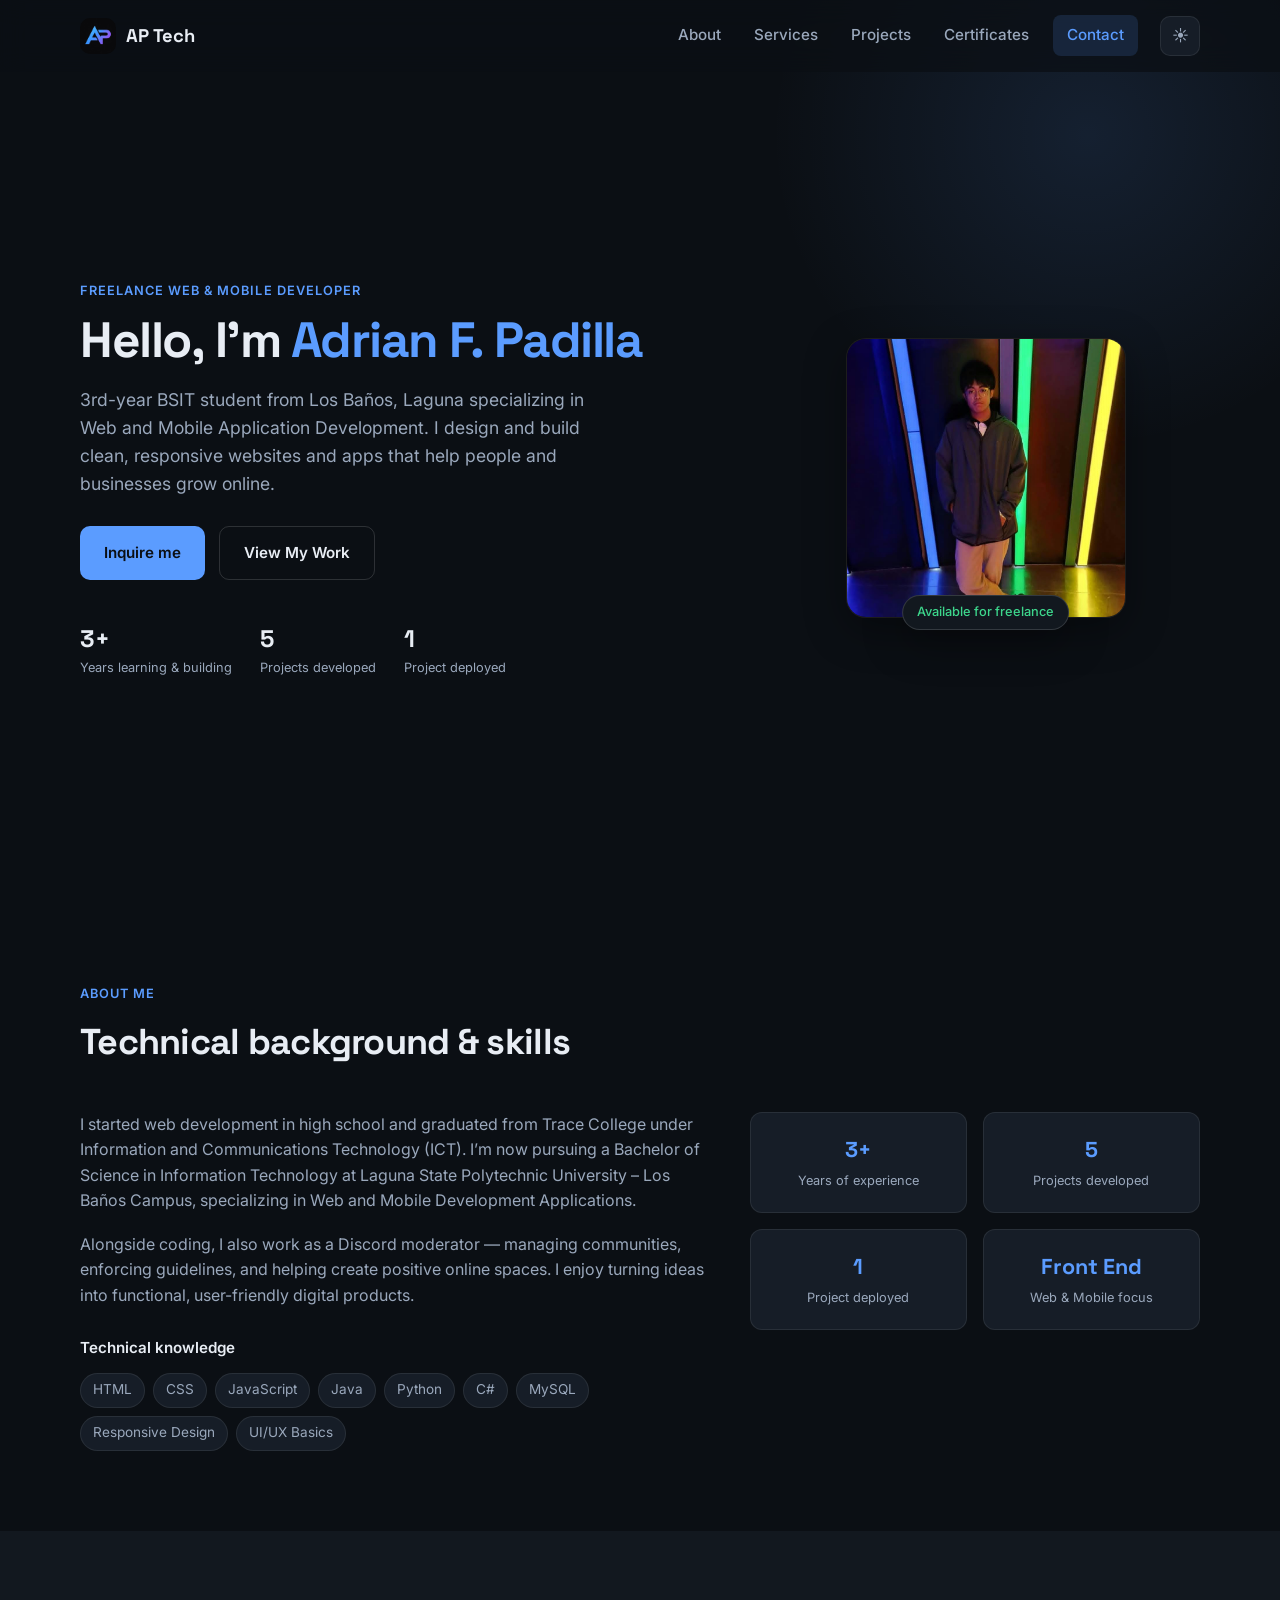
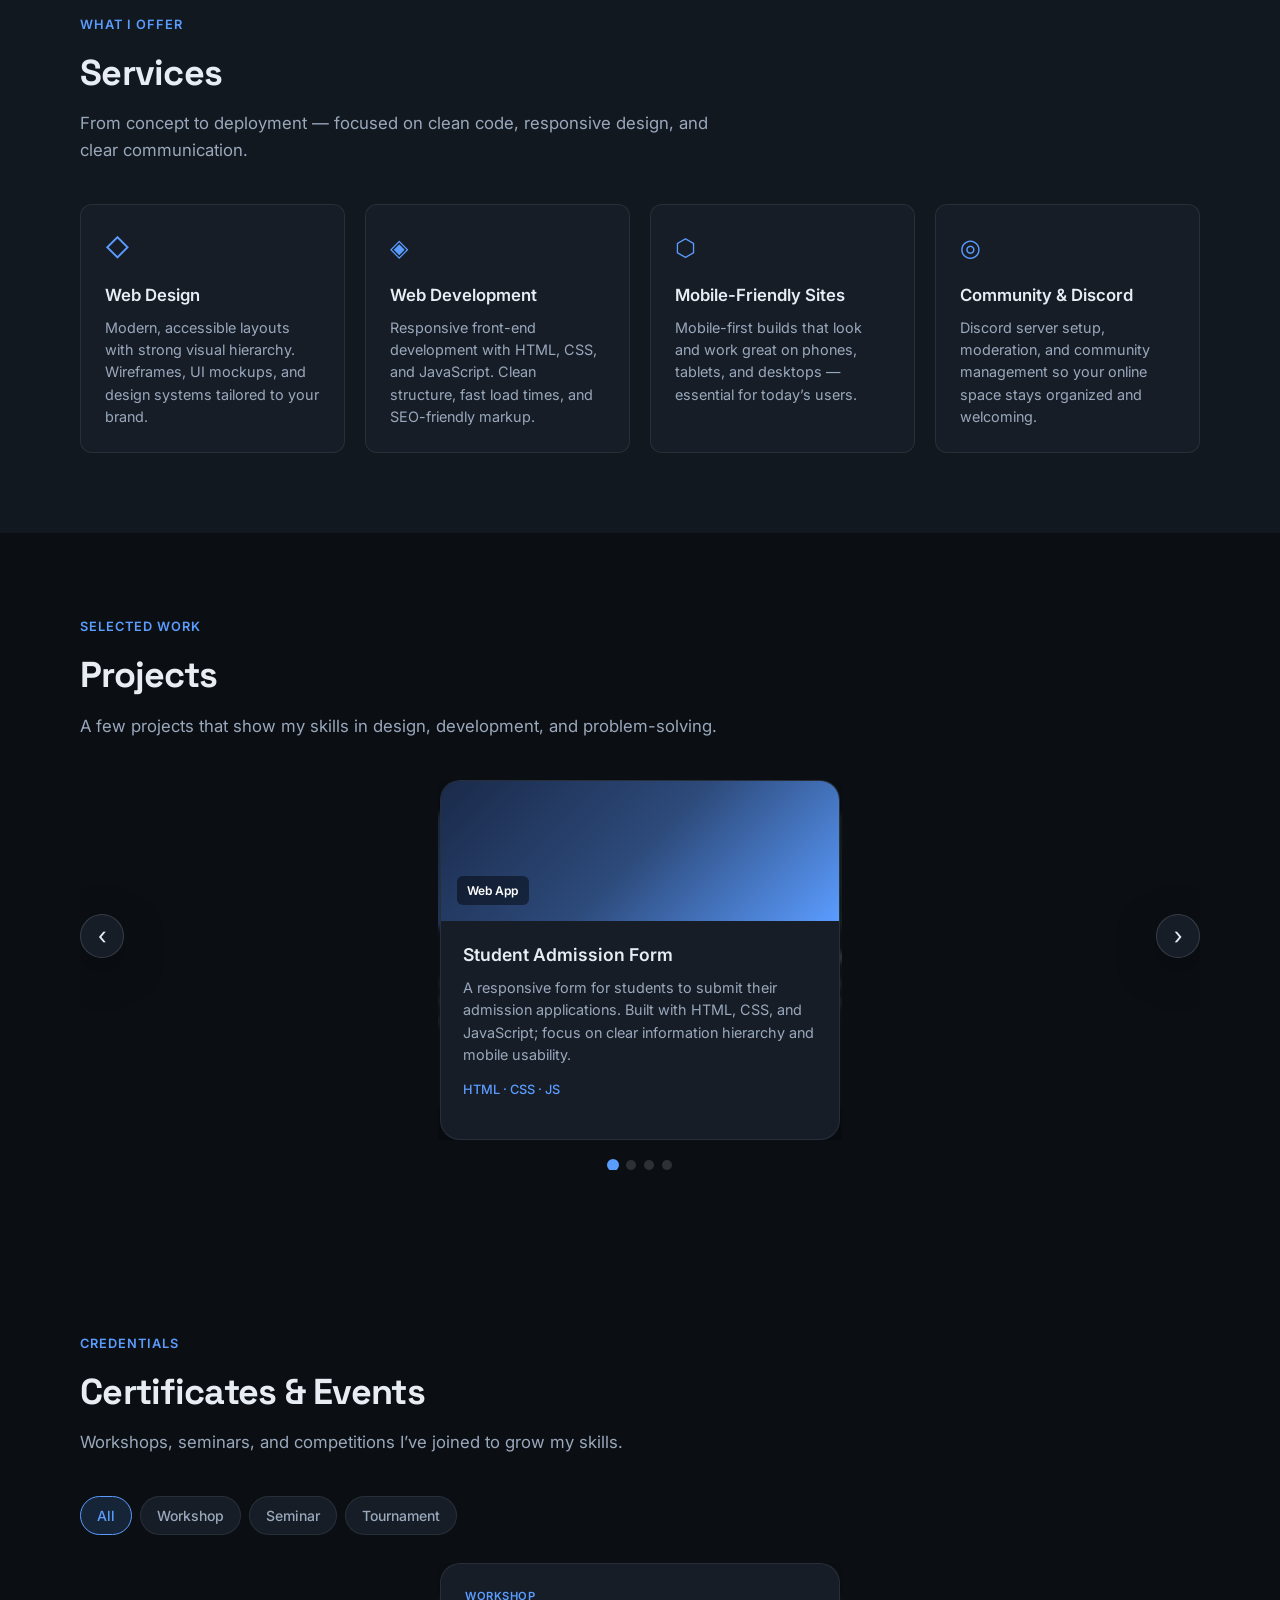
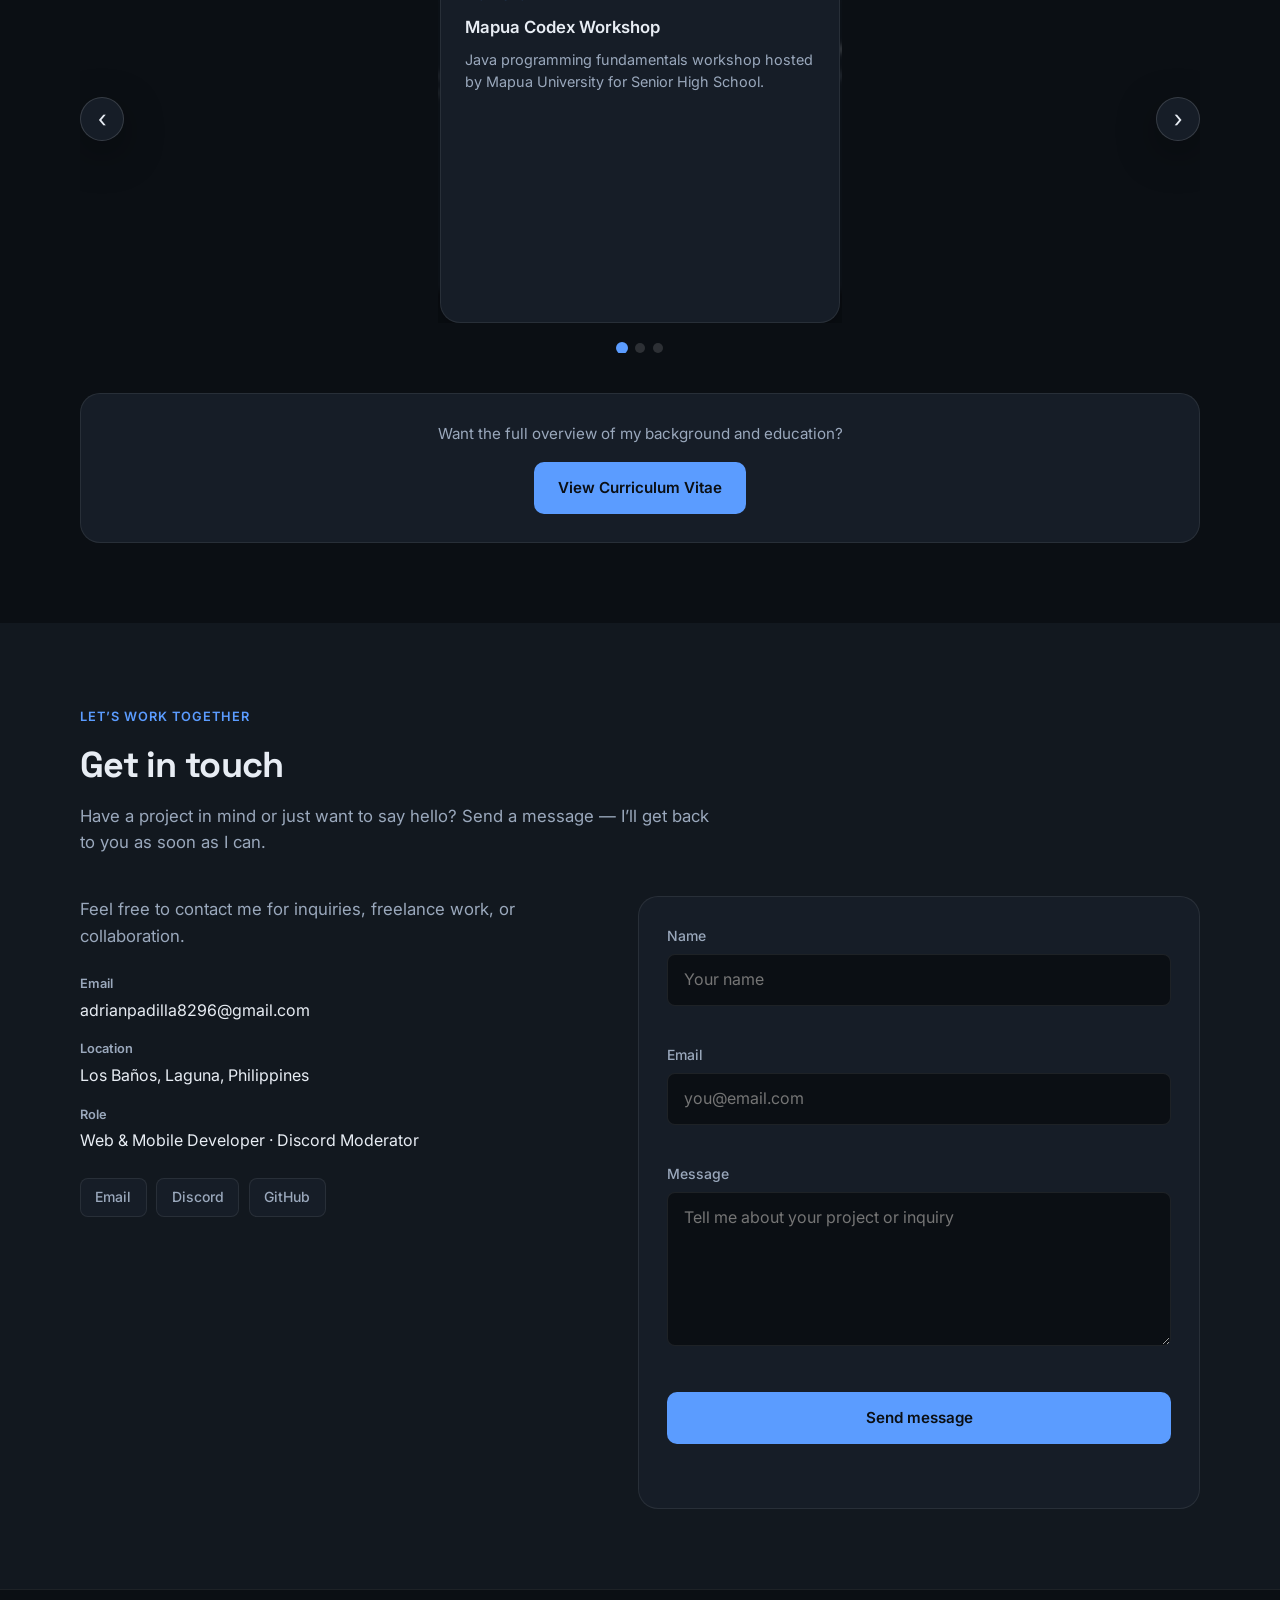
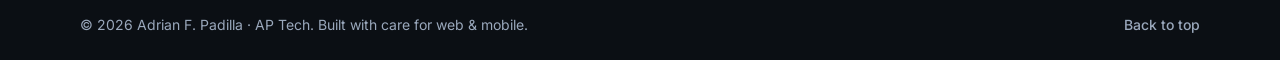
==== index.html @ b108c912 "Add files via upload" ====
<!DOCTYPE html>
<html lang="en" data-theme="dark">
<head>
  <meta charset="UTF-8">
  <meta name="viewport" content="width=device-width, initial-scale=1.0">
  <meta name="description" content="Adrian F. Padilla — Web & Mobile Developer | Freelance Web Designer & Developer based in Los Baños, Laguna.">
  <title>Adrian F. Padilla | Web & Mobile Developer</title>
  <link rel="stylesheet" href="design.css">
  <link rel="icon" type="image/jpeg" href="ap-logo.jpg">
  <link rel="preconnect" href="https://fonts.googleapis.com">
  <link rel="preconnect" href="https://fonts.gstatic.com" crossorigin>
  <link href="https://fonts.googleapis.com/css2?family=Inter:wght@400;500;600;700;800&family=Space+Grotesk:wght@500;600;700&display=swap" rel="stylesheet">
</head>
<body>
  <div id="scroll-progress" aria-hidden="true"></div>

  <header class="site-nav" id="siteNav">
    <div class="nav-inner wrap">
      <a href="#top" class="logo" aria-label="AP Tech home">
        <img src="ap-logo.jpg" alt="AP logo" class="logo-img" width="36" height="36">
        <span class="logo-text">AP Tech</span>
      </a>
      <nav class="links" id="navLinks" aria-label="Main navigation">
        <a href="#about" class="nav-link">About</a>
        <a href="#services" class="nav-link">Services</a>
        <a href="#projects" class="nav-link">Projects</a>
        <a href="#certificates" class="nav-link">Certificates</a>
        <a href="#contact" class="nav-link nav-cta">Contact</a>
      </nav>
      <div class="nav-actions">
        <button type="button" class="theme-toggle" id="themeToggle" aria-label="Toggle light or dark mode" title="Toggle theme">
          <span class="theme-icon theme-icon-sun" aria-hidden="true">☀</span>
          <span class="theme-icon theme-icon-moon" aria-hidden="true">☾</span>
        </button>
        <button class="nav-toggle" id="navToggle" aria-label="Toggle navigation" aria-expanded="false">
          <span></span><span></span><span></span>
        </button>
      </div>
    </div>
  </header>

  <main>
    <section class="hero" id="top">
      <div class="wrap hero-inner">
        <div class="hero-content">
          <p class="eyebrow">Freelance Web & Mobile Developer</p>
          <h1>Hello, I’m <span class="accent">Adrian F. Padilla</span></h1>
          <p class="pitch">
            3rd-year BSIT student from Los Baños, Laguna specializing in Web and Mobile Application Development.
            I design and build clean, responsive websites and apps that help people and businesses grow online.
          </p>
          <div class="hero-actions">
            <a href="#contact" class="btn btn-primary inquire-btn">Inquire me</a>
            <a href="#projects" class="btn btn-ghost work-btn">View My Work</a>
          </div>
          <div class="hero-stats">
            <div class="stat">
              <span class="num">3+</span>
              <span class="label">Years learning & building</span>
            </div>
            <div class="stat">
              <span class="num">5</span>
              <span class="label">Projects developed</span>
            </div>
            <div class="stat">
              <span class="num">1</span>
              <span class="label">Project deployed</span>
            </div>
          </div>
        </div>
        <div class="hero-visual">
          <div class="avatar-card">
            <div class="avatar-placeholder">
              <img src="prof.jpg" alt="Adrian F. Padilla" class="avatar-photo">
            </div>
            <div class="avatar-badge">Available for freelance</div>
          </div>
        </div>
      </div>
    </section>

    <section class="section about" id="about">
      <div class="wrap">
        <div class="section-head">
          <p class="eyebrow">About me</p>
          <h2>Technical background & skills</h2>
        </div>
        <div class="about-grid">
          <div class="about-text">
            <p>
              I started web development in high school and graduated from Trace College under
              Information and Communications Technology (ICT). I’m now pursuing a Bachelor of Science
              in Information Technology at Laguna State Polytechnic University – Los Baños Campus,
              specializing in Web and Mobile Development Applications.
            </p>
            <p>
              Alongside coding, I also work as a Discord moderator — managing communities, enforcing
              guidelines, and helping create positive online spaces. I enjoy turning ideas into
              functional, user-friendly digital products.
            </p>
            <div class="skills-block">
              <h3>Technical knowledge</h3>
              <ul class="skill-tags">
                <li>HTML</li>
                <li>CSS</li>
                <li>JavaScript</li>
                <li>Java</li>
                <li>Python</li>
                <li>C#</li>
                <li>MySQL</li>
                <li>Responsive Design</li>
                <li>UI/UX Basics</li>
              </ul>
            </div>
          </div>
          <div class="about-facts">
            <div class="fact-card">
              <div class="num">3+</div>
              <div class="label">Years of experience</div>
            </div>
            <div class="fact-card">
              <div class="num">5</div>
              <div class="label">Projects developed</div>
            </div>
            <div class="fact-card">
              <div class="num">1</div>
              <div class="label">Project deployed</div>
            </div>
            <div class="fact-card">
              <div class="num">Front End</div>
              <div class="label">Web & Mobile focus</div>
            </div>
          </div>
        </div>
      </div>
    </section>

    <section class="section services" id="services">
      <div class="wrap">
        <div class="section-head">
          <p class="eyebrow">What I offer</p>
          <h2>Services</h2>
          <p class="section-desc">From concept to deployment — focused on clean code, responsive design, and clear communication.</p>
        </div>
        <div class="services-grid">
          <article class="service-card">
            <div class="service-icon" aria-hidden="true">◇</div>
            <h3>Web Design</h3>
            <p>Modern, accessible layouts with strong visual hierarchy. Wireframes, UI mockups, and design systems tailored to your brand.</p>
          </article>
          <article class="service-card">
            <div class="service-icon" aria-hidden="true">◈</div>
            <h3>Web Development</h3>
            <p>Responsive front-end development with HTML, CSS, and JavaScript. Clean structure, fast load times, and SEO-friendly markup.</p>
          </article>
          <article class="service-card">
            <div class="service-icon" aria-hidden="true">⬡</div>
            <h3>Mobile-Friendly Sites</h3>
            <p>Mobile-first builds that look and work great on phones, tablets, and desktops — essential for today’s users.</p>
          </article>
          <article class="service-card">
            <div class="service-icon" aria-hidden="true">◎</div>
            <h3>Community & Discord</h3>
            <p>Discord server setup, moderation, and community management so your online space stays organized and welcoming.</p>
          </article>
        </div>
      </div>
    </section>

    <section class="section projects" id="projects">
      <div class="wrap">
        <div class="section-head">
          <p class="eyebrow">Selected work</p>
          <h2>Projects</h2>
          <p class="section-desc">A few projects that show my skills in design, development, and problem-solving.</p>
        </div>
        <div class="carousel" id="projectsCarousel" data-carousel>
          <button type="button" class="carousel-btn carousel-prev" aria-label="Previous project">‹</button>
          <div class="carousel-viewport">
            <div class="carousel-track">
              <article class="project-card carousel-slide is-active">
                <div class="project-visual project-visual--1">
                  <span class="project-tag">Web App</span>
                </div>
                <div class="project-body">
                  <h3>Student Admission Form</h3>
                  <p>A responsive form for students to submit their admission applications. Built with HTML, CSS, and JavaScript; focus on clear information hierarchy and mobile usability.</p>
                  <div class="project-meta"><span>HTML · CSS · JS</span></div>
                </div>
              </article>
              <article class="project-card carousel-slide">
                <div class="project-visual project-visual--2">
                  <span class="project-tag">Mobile App</span>
                </div>
                <div class="project-body">
                  <h3>Mobile Calculator</h3>
                  <p>A simple mobile calculator app built with Android Studio. Features a clean interface and smooth user experience.</p>
                  <div class="project-meta"><span>Java</span></div>
                </div>
              </article>
              <article class="project-card carousel-slide">
                <div class="project-visual project-visual--3">
                  <span class="project-tag">Mobile App</span>
                </div>
                <div class="project-body">
                  <h3>Mobile Score Board</h3>
                  <p>A mobile app for tracking scores in basketball, built with Android Studio.</p>
                  <div class="project-meta"><span>Java</span></div>
                </div>
              </article>
              <article class="project-card carousel-slide">
                <div class="project-visual project-visual--1">
                  <span class="project-tag">Website</span>
                </div>
                <div class="project-body">
                  <h3>What The App</h3>
                  <p>“WhatTheApp” is a web-based platform that collects, organizes, and displays different technology-related resources in one place.</p>
                  <div class="project-meta"><span>HTML · CSS · JS</span></div>
                </div>
              </article>
            </div>
          </div>
          <button type="button" class="carousel-btn carousel-next" aria-label="Next project">›</button>
          <div class="carousel-dots" role="tablist" aria-label="Project slides"></div>
        </div>
      </div>
    </section>

    <section class="section certificates" id="certificates">
      <div class="wrap">
        <div class="section-head">
          <p class="eyebrow">Credentials</p>
          <h2>Certificates & Events</h2>
          <p class="section-desc">Workshops, seminars, and competitions I’ve joined to grow my skills.</p>
        </div>
        <div class="filter-row" id="filterRow" role="group" aria-label="Filter certificates">
          <button type="button" class="filter-btn active" data-filter="all">All</button>
          <button type="button" class="filter-btn" data-filter="workshop">Workshop</button>
          <button type="button" class="filter-btn" data-filter="seminar">Seminar</button>
          <button type="button" class="filter-btn" data-filter="tournament">Tournament</button>
        </div>
        <div class="carousel" id="certsCarousel" data-carousel>
          <button type="button" class="carousel-btn carousel-prev" aria-label="Previous certificate">‹</button>
          <div class="carousel-viewport">
            <div class="carousel-track" id="workGrid"></div>
          </div>
          <button type="button" class="carousel-btn carousel-next" aria-label="Next certificate">›</button>
          <div class="carousel-dots" role="tablist" aria-label="Certificate slides"></div>
        </div>
        <div class="cv-cta">
          <p class="cv-cta-text">Want the full overview of my background and education?</p>
          <a href="cv.html" class="btn btn-primary">View Curriculum Vitae</a>
        </div>
      </div>
    </section>

    <section class="section contact" id="contact">
      <div class="wrap">
        <div class="section-head">
          <p class="eyebrow">Let’s work together</p>
          <h2>Get in touch</h2>
          <p class="section-desc">Have a project in mind or just want to say hello? Send a message — I’ll get back to you as soon as I can.</p>
        </div>
        <div class="contact-grid">
          <div class="contact-text">
            <p class="contact-lead">Feel free to contact me for inquiries, freelance work, or collaboration.</p>
            <ul class="contact-details">
              <li>
                <strong>Email</strong>
                <a href="mailto:adrianpadilla8296@gmail.com">adrianpadilla8296@gmail.com</a>
              </li>
              <li>
                <strong>Location</strong>
                <span>Los Baños, Laguna, Philippines</span>
              </li>
              <li>
                <strong>Role</strong>
                <span>Web & Mobile Developer · Discord Moderator</span>
              </li>
            </ul>
            <div class="social-list">
              <a href="mailto:adrianpadilla8296@gmail.com" class="social-link">Email</a>
              <a href="#" class="social-link" rel="noopener">Discord</a>
              <a href="#" class="social-link" rel="noopener">GitHub</a>
            </div>
          </div>
          <form class="contact-form" id="contactForm" novalidate>
            <div class="field" id="nameField">
              <label for="nameInput">Name</label>
              <input type="text" id="nameInput" name="name" placeholder="Your name" autocomplete="name" required>
              <div class="err" id="nameErr" role="alert"></div>
            </div>
            <div class="field" id="emailField">
              <label for="emailInput">Email</label>
              <input type="email" id="emailInput" name="email" placeholder="you@email.com" autocomplete="email" required>
              <div class="err" id="emailErr" role="alert"></div>
            </div>
            <div class="field" id="messageField">
              <label for="messageInput">Message</label>
              <textarea id="messageInput" name="message" rows="5" placeholder="Tell me about your project or inquiry" required></textarea>
              <div class="err" id="messageErr" role="alert"></div>
            </div>
            <button type="submit" class="btn btn-primary btn-full">Send message</button>
            <div class="form-status" id="formStatus" role="status" aria-live="polite"></div>
          </form>
        </div>
      </div>
    </section>
  </main>

  <footer class="site-footer">
    <div class="wrap footer-inner">
      <p>© <span id="year"></span> Adrian F. Padilla · AP Tech. Built with care for web & mobile.</p>
      <a href="#top" class="back-top">Back to top</a>
    </div>
  </footer>

  <script src="framework.js"></script>
</body>
</html>
---- design.css ----
/* ============================================
   AP Tech Portfolio — design.css
   Dark + light themes, carousels (slide / scale / blur)
   ============================================ */

:root,
[data-theme="dark"] {
  --bg: #0b0f14;
  --bg-elevated: #12181f;
  --bg-card: #161d27;
  --border: rgba(255, 255, 255, 0.08);
  --border-strong: rgba(255, 255, 255, 0.14);
  --text: #e8edf4;
  --text-muted: #9aa8bc;
  --accent: #5b9cff;
  --accent-soft: rgba(91, 156, 255, 0.15);
  --accent-hover: #7ab0ff;
  --success: #3dd68c;
  --error: #ff6b7a;
  --nav-bg: rgba(11, 15, 20, 0.75);
  --nav-bg-scrolled: rgba(11, 15, 20, 0.92);
  --shadow: 0 12px 40px rgba(0, 0, 0, 0.35);
  --carousel-side: 0.82;
  --carousel-blur: 4px;
}

[data-theme="light"] {
  --bg: #f4f6fa;
  --bg-elevated: #ffffff;
  --bg-card: #ffffff;
  --border: rgba(15, 23, 42, 0.08);
  --border-strong: rgba(15, 23, 42, 0.16);
  --text: #0f172a;
  --text-muted: #64748b;
  /* Darker blue so accent text stays readable on light backgrounds */
  --accent: #1d4ed8;
  --accent-soft: rgba(29, 78, 216, 0.12);
  --accent-hover: #1e40af;
  --success: #16a34a;
  --error: #dc2626;
  --nav-bg: rgba(244, 246, 250, 0.85);
  --nav-bg-scrolled: rgba(255, 255, 255, 0.95);
  --shadow: 0 12px 40px rgba(15, 23, 42, 0.08);
}

:root {
  --radius: 12px;
  --radius-lg: 20px;
  --nav-h: 72px;
  --font: "Inter", system-ui, -apple-system, sans-serif;
  --font-display: "Space Grotesk", var(--font);
  --transition: 0.2s ease;
}

*,
*::before,
*::after {
  box-sizing: border-box;
  margin: 0;
  padding: 0;
}

html {
  scroll-behavior: smooth;
  scroll-padding-top: calc(var(--nav-h) + 16px);
}

body {
  font-family: var(--font);
  background: var(--bg);
  color: var(--text);
  line-height: 1.6;
  min-height: 100vh;
  -webkit-font-smoothing: antialiased;
  transition: background 0.3s ease, color 0.3s ease;
}

img {
  max-width: 100%;
  height: auto;
  display: block;
}

a {
  color: var(--accent);
  text-decoration: none;
  transition: color var(--transition);
}

a:hover {
  color: var(--accent-hover);
}

ul {
  list-style: none;
}

button,
input,
textarea {
  font: inherit;
  color: inherit;
}

.wrap {
  width: min(1120px, 92%);
  margin-inline: auto;
}

.section {
  padding: 5rem 0;
}

.section-head {
  margin-bottom: 2.5rem;
  max-width: 640px;
}

.section-head h2 {
  font-family: var(--font-display);
  font-size: clamp(1.75rem, 4vw, 2.25rem);
  font-weight: 700;
  letter-spacing: -0.02em;
  margin-bottom: 0.5rem;
}

.section-desc {
  color: var(--text-muted);
  font-size: 1.05rem;
}

.eyebrow {
  display: inline-block;
  font-size: 0.8rem;
  font-weight: 600;
  letter-spacing: 0.08em;
  text-transform: uppercase;
  color: var(--accent);
  margin-bottom: 0.6rem;
}

#scroll-progress {
  position: fixed;
  top: 0;
  left: 0;
  height: 3px;
  width: 0%;
  background: linear-gradient(90deg, var(--accent), #a78bfa);
  z-index: 1000;
  transition: width 0.05s linear;
}

/* Navigation */
.site-nav {
  position: fixed;
  top: 0;
  left: 0;
  right: 0;
  height: var(--nav-h);
  z-index: 100;
  background: var(--nav-bg);
  backdrop-filter: blur(14px);
  border-bottom: 1px solid transparent;
  transition: border-color var(--transition), background var(--transition);
}

.site-nav.scrolled {
  border-bottom-color: var(--border);
  background: var(--nav-bg-scrolled);
}

.nav-inner {
  display: flex;
  align-items: center;
  justify-content: space-between;
  height: 100%;
  position: relative;
  gap: 1rem;
}

.logo {
  display: flex;
  align-items: center;
  gap: 0.6rem;
  color: var(--text);
  font-family: var(--font-display);
  font-weight: 700;
  font-size: 1.15rem;
  z-index: 2;
  flex-shrink: 0;
}

.logo:hover {
  color: var(--text);
}

.logo-img {
  width: 36px;
  height: 36px;
  border-radius: 10px;
  object-fit: cover;
  background: #000;
}

.nav-actions {
  display: flex;
  align-items: center;
  gap: 0.5rem;
  z-index: 2;
  margin-left: auto;
  flex-shrink: 0;
}

.theme-toggle {
  display: flex;
  align-items: center;
  justify-content: center;
  width: 40px;
  height: 40px;
  border-radius: 10px;
  border: 1px solid var(--border);
  background: var(--bg-card);
  cursor: pointer;
  color: var(--text-muted);
  transition: background var(--transition), color var(--transition), border-color var(--transition);
}

.theme-toggle:hover {
  color: var(--text);
  border-color: var(--border-strong);
}

.theme-icon-moon {
  display: none;
}

[data-theme="light"] .theme-icon-sun {
  display: none;
}

[data-theme="light"] .theme-icon-moon {
  display: inline;
}

.links {
  display: flex;
  align-items: center;
  gap: 0.25rem;
  margin-left: auto;
}

.nav-actions {
  margin-left: 0.35rem;
}

.nav-link {
  color: var(--text-muted);
  font-size: 0.95rem;
  font-weight: 500;
  padding: 0.5rem 0.9rem;
  border-radius: 8px;
  transition: color var(--transition), background var(--transition);
}

.nav-link:hover,
.nav-link.active {
  color: var(--text);
  background: var(--accent-soft);
}

.nav-link.nav-cta {
  background: var(--accent-soft);
  color: var(--accent);
  margin-left: 0.35rem;
}

.nav-link.nav-cta:hover {
  background: rgba(91, 156, 255, 0.25);
  color: var(--accent-hover);
}

.nav-toggle {
  display: none;
  flex-direction: column;
  gap: 5px;
  background: none;
  border: none;
  cursor: pointer;
  padding: 8px;
}

.nav-toggle span {
  display: block;
  width: 22px;
  height: 2px;
  background: var(--text);
  border-radius: 1px;
  transition: transform var(--transition), opacity var(--transition);
}

.nav-toggle[aria-expanded="true"] span:nth-child(1) {
  transform: translateY(7px) rotate(45deg);
}

.nav-toggle[aria-expanded="true"] span:nth-child(2) {
  opacity: 0;
}

.nav-toggle[aria-expanded="true"] span:nth-child(3) {
  transform: translateY(-7px) rotate(-45deg);
}

/* Buttons */
.btn {
  display: inline-flex;
  align-items: center;
  justify-content: center;
  gap: 0.5rem;
  padding: 0.85rem 1.5rem;
  font-weight: 600;
  font-size: 0.95rem;
  border-radius: 10px;
  border: none;
  cursor: pointer;
  transition: background var(--transition), color var(--transition), transform 0.15s ease, box-shadow var(--transition);
}

.btn:active {
  transform: scale(0.98);
}

.btn-primary {
  background: var(--accent);
  color: #fff;
}

[data-theme="dark"] .btn-primary {
  color: #0b0f14;
}

.btn-primary:hover {
  background: var(--accent-hover);
  box-shadow: 0 8px 24px rgba(91, 156, 255, 0.35);
}

.btn-ghost {
  background: transparent;
  color: var(--text);
  border: 1px solid var(--border-strong);
}

.btn-ghost:hover {
  background: var(--accent-soft);
  border-color: var(--text-muted);
  color: var(--text);
}

.btn-full {
  width: 100%;
}

/* Hero */
.hero {
  min-height: 100vh;
  display: flex;
  align-items: center;
  padding: calc(var(--nav-h) + 3rem) 0 4rem;
  position: relative;
  overflow: hidden;
}

.hero::before {
  content: "";
  position: absolute;
  top: -20%;
  right: -10%;
  width: 50%;
  height: 70%;
  background: radial-gradient(ellipse, rgba(91, 156, 255, 0.12), transparent 70%);
  pointer-events: none;
}

.hero-inner {
  display: grid;
  grid-template-columns: 1.2fr 0.8fr;
  gap: 3rem;
  align-items: center;
}

.hero-content h1 {
  font-family: var(--font-display);
  font-size: clamp(2.1rem, 5vw, 3.1rem);
  font-weight: 700;
  line-height: 1.15;
  letter-spacing: -0.03em;
  margin-bottom: 1.1rem;
}

.hero-content .accent {
  color: var(--accent);
}

.pitch {
  color: var(--text-muted);
  font-size: 1.1rem;
  max-width: 520px;
  margin-bottom: 1.75rem;
}

.hero-actions {
  display: flex;
  flex-wrap: wrap;
  gap: 0.85rem;
  margin-bottom: 2.5rem;
}

.hero-stats {
  display: flex;
  flex-wrap: wrap;
  gap: 1.75rem;
}

.hero-stats .stat {
  display: flex;
  flex-direction: column;
}

.hero-stats .num {
  font-family: var(--font-display);
  font-size: 1.5rem;
  font-weight: 700;
  color: var(--text);
}

.hero-stats .label {
  font-size: 0.8rem;
  color: var(--text-muted);
}

.hero-visual {
  display: flex;
  justify-content: center;
}

.avatar-card {
  position: relative;
  width: min(280px, 100%);
}

.avatar-placeholder {
  aspect-ratio: 1;
  border-radius: var(--radius-lg);
  background: #0a0a0a;
  border: 1px solid var(--border);
  display: flex;
  align-items: center;
  justify-content: center;
  overflow: hidden;
  box-shadow: var(--shadow);
}

.avatar-photo {
  width: 100%;
  height: 100%;
  object-fit: cover;
  object-position: center top;
}

.avatar-badge {
  position: absolute;
  bottom: -12px;
  left: 50%;
  transform: translateX(-50%);
  white-space: nowrap;
  background: var(--bg-elevated);
  border: 1px solid var(--border-strong);
  padding: 0.4rem 0.9rem;
  border-radius: 999px;
  font-size: 0.8rem;
  font-weight: 500;
  color: var(--success);
  box-shadow: var(--shadow);
}

/* About */
.about-grid {
  display: grid;
  grid-template-columns: 1.4fr 1fr;
  gap: 2.5rem;
  align-items: start;
}

.about-text p {
  color: var(--text-muted);
  margin-bottom: 1.1rem;
}

.skills-block {
  margin-top: 1.75rem;
}

.skills-block h3 {
  font-size: 0.95rem;
  font-weight: 600;
  margin-bottom: 0.75rem;
}

.skill-tags {
  display: flex;
  flex-wrap: wrap;
  gap: 0.5rem;
}

.skill-tags li {
  background: var(--bg-card);
  border: 1px solid var(--border);
  padding: 0.35rem 0.75rem;
  border-radius: 999px;
  font-size: 0.85rem;
  color: var(--text-muted);
}

.about-facts {
  display: grid;
  grid-template-columns: 1fr 1fr;
  gap: 1rem;
}

.fact-card {
  background: var(--bg-card);
  border: 1px solid var(--border);
  border-radius: var(--radius);
  padding: 1.25rem;
  text-align: center;
}

.fact-card .num {
  font-family: var(--font-display);
  font-size: 1.35rem;
  font-weight: 700;
  color: var(--accent);
  margin-bottom: 0.25rem;
}

.fact-card .label {
  font-size: 0.8rem;
  color: var(--text-muted);
}

/* Services */
.services {
  background: var(--bg-elevated);
}

.services-grid {
  display: grid;
  grid-template-columns: repeat(4, 1fr);
  gap: 1.25rem;
}

.service-card {
  background: var(--bg-card);
  border: 1px solid var(--border);
  border-radius: var(--radius);
  padding: 1.5rem;
  transition: border-color var(--transition), transform var(--transition);
}

.service-card:hover {
  border-color: var(--border-strong);
  transform: translateY(-3px);
}

.service-icon {
  font-size: 1.5rem;
  color: var(--accent);
  margin-bottom: 0.9rem;
}

.service-card h3 {
  font-size: 1.05rem;
  font-weight: 600;
  margin-bottom: 0.5rem;
}

.service-card p {
  font-size: 0.9rem;
  color: var(--text-muted);
  line-height: 1.55;
}

/* ========== Carousel (slide / scale / blur) ========== */
.carousel {
  position: relative;
  display: flex;
  flex-direction: column;
  align-items: center;
  gap: 1.25rem;
  max-width: 100%;
  overflow: hidden;
}

.carousel-viewport {
  width: 100%;
  max-width: 420px;
  overflow: visible;
  perspective: 1000px;
  padding-inline: 0.5rem;
}

.carousel-track {
  display: flex;
  align-items: stretch;
  position: relative;
  width: 100%;
  /* Fixed height prevents page jump when switching slides */
  height: 360px;
  min-height: 360px;
  overflow: hidden;
}

.carousel-slide.project-card,
.carousel-slide.cert-card {
  height: 100%;
  display: flex;
  flex-direction: column;
}

.carousel-slide .project-body {
  flex: 1;
}

.carousel-slide.cert-card {
  overflow-y: auto;
}

.carousel-slide {
  position: absolute;
  left: 50%;
  top: 0;
  width: 100%;
  max-width: 400px;
  margin-left: -200px;
  opacity: 0;
  transform: translateX(60%) scale(0.85);
  filter: blur(var(--carousel-blur));
  pointer-events: none;
  transition:
    transform 0.5s cubic-bezier(0.25, 0.8, 0.25, 1),
    opacity 0.45s ease,
    filter 0.45s ease;
  z-index: 0;
}

.carousel-slide.is-active {
  opacity: 1;
  transform: translateX(0) scale(1);
  filter: blur(0);
  pointer-events: auto;
  z-index: 2;
}

.carousel-slide.is-prev {
  opacity: 0.45;
  transform: translateX(-70%) scale(var(--carousel-side));
  filter: blur(var(--carousel-blur));
  z-index: 1;
}

.carousel-slide.is-next {
  opacity: 0.45;
  transform: translateX(70%) scale(var(--carousel-side));
  filter: blur(var(--carousel-blur));
  z-index: 1;
}

.carousel-btn {
  position: absolute;
  top: 40%;
  transform: translateY(-50%);
  z-index: 5;
  width: 44px;
  height: 44px;
  border-radius: 50%;
  border: 1px solid var(--border-strong);
  background: var(--bg-card);
  color: var(--text);
  font-size: 1.5rem;
  line-height: 1;
  cursor: pointer;
  display: flex;
  align-items: center;
  justify-content: center;
  box-shadow: var(--shadow);
  transition: background var(--transition), border-color var(--transition), color var(--transition), opacity var(--transition);
}

.carousel-btn:hover {
  background: var(--accent);
  border-color: var(--accent);
  color: #fff;
  opacity: 1;
}

[data-theme="dark"] .carousel-btn:hover {
  color: #0b0f14;
}

.carousel-prev {
  left: 0;
}

.carousel-next {
  right: 0;
}

/* CV download under credentials */
.cv-cta {
  margin-top: 2.5rem;
  text-align: center;
  padding: 1.75rem;
  background: var(--bg-card);
  border: 1px solid var(--border);
  border-radius: var(--radius-lg);
}

.cv-cta-text {
  color: var(--text-muted);
  margin-bottom: 1rem;
  font-size: 0.95rem;
}

.carousel-dots {
  display: flex;
  gap: 0.5rem;
  justify-content: center;
  flex-wrap: wrap;
}

.carousel-dot {
  width: 10px;
  height: 10px;
  border-radius: 50%;
  border: none;
  background: var(--border-strong);
  cursor: pointer;
  padding: 0;
  transition: background var(--transition), transform var(--transition);
}

.carousel-dot.active {
  background: var(--accent);
  transform: scale(1.2);
}

.carousel-dot:hover {
  background: var(--accent-hover);
}

/* Project cards inside carousel */
.project-card {
  background: var(--bg-card);
  border: 1px solid var(--border);
  border-radius: var(--radius-lg);
  overflow: hidden;
  box-shadow: var(--shadow);
}

.project-visual {
  height: 140px;
  position: relative;
  display: flex;
  align-items: flex-end;
  padding: 1rem;
}

.project-visual--1 {
  background: linear-gradient(135deg, #1a2a4a 0%, #2d4a7a 50%, #5b9cff 100%);
}

.project-visual--2 {
  background: linear-gradient(135deg, #1a2e24 0%, #2a4a3a 50%, #3dd68c 100%);
}

.project-visual--3 {
  background: linear-gradient(135deg, #2a1a3a 0%, #4a2d6a 50%, #a78bfa 100%);
}

.project-tag {
  background: rgba(0, 0, 0, 0.45);
  backdrop-filter: blur(6px);
  padding: 0.3rem 0.65rem;
  border-radius: 6px;
  font-size: 0.75rem;
  font-weight: 600;
  color: #fff;
}

.project-body {
  padding: 1.25rem 1.35rem 1.5rem;
}

.project-body h3 {
  font-size: 1.1rem;
  font-weight: 600;
  margin-bottom: 0.5rem;
}

.project-body p {
  font-size: 0.9rem;
  color: var(--text-muted);
  margin-bottom: 0.85rem;
  line-height: 1.55;
}

.project-meta {
  font-size: 0.8rem;
  color: var(--accent);
  font-weight: 500;
}

/* Certificates filter + cards */
.filter-row {
  display: flex;
  flex-wrap: wrap;
  gap: 0.5rem;
  margin-bottom: 1.75rem;
}

.filter-btn {
  background: var(--bg-card);
  border: 1px solid var(--border);
  color: var(--text-muted);
  padding: 0.45rem 1rem;
  border-radius: 999px;
  font-size: 0.875rem;
  font-weight: 500;
  cursor: pointer;
  transition: background var(--transition), color var(--transition), border-color var(--transition);
}

.filter-btn:hover {
  border-color: var(--border-strong);
  color: var(--text);
}

.filter-btn.active {
  background: var(--accent-soft);
  border-color: var(--accent);
  color: var(--accent);
}

.cert-card {
  background: var(--bg-card);
  border: 1px solid var(--border);
  border-radius: var(--radius-lg);
  padding: 1.5rem;
  box-shadow: var(--shadow);
  min-height: 180px;
}

.cert-type {
  display: inline-block;
  font-size: 0.7rem;
  font-weight: 600;
  text-transform: uppercase;
  letter-spacing: 0.05em;
  color: var(--accent);
  margin-bottom: 0.5rem;
}

.cert-card h3 {
  font-size: 1.05rem;
  font-weight: 600;
  margin-bottom: 0.5rem;
}

.cert-card p {
  font-size: 0.9rem;
  color: var(--text-muted);
  line-height: 1.55;
}

/* Contact */
.contact {
  background: var(--bg-elevated);
}

.contact-grid {
  display: grid;
  grid-template-columns: 1fr 1.1fr;
  gap: 3rem;
  align-items: start;
}

.contact-lead {
  color: var(--text-muted);
  margin-bottom: 1.5rem;
  font-size: 1.05rem;
}

.contact-details {
  margin-bottom: 1.5rem;
}

.contact-details li {
  margin-bottom: 1rem;
}

.contact-details strong {
  display: block;
  font-size: 0.8rem;
  font-weight: 600;
  color: var(--text-muted);
  margin-bottom: 0.2rem;
}

.contact-details a,
.contact-details span {
  color: var(--text);
  font-size: 1rem;
}

.social-list {
  display: flex;
  flex-wrap: wrap;
  gap: 0.6rem;
}

.social-link {
  background: var(--bg-card);
  border: 1px solid var(--border);
  padding: 0.45rem 0.9rem;
  border-radius: 8px;
  font-size: 0.875rem;
  font-weight: 500;
  color: var(--text-muted);
}

.social-link:hover {
  border-color: var(--accent);
  color: var(--accent);
}

.contact-form {
  background: var(--bg-card);
  border: 1px solid var(--border);
  border-radius: var(--radius-lg);
  padding: 1.75rem;
}

.field {
  margin-bottom: 1.15rem;
}

.field label {
  display: block;
  font-size: 0.875rem;
  font-weight: 500;
  margin-bottom: 0.4rem;
  color: var(--text-muted);
}

.field input,
.field textarea {
  width: 100%;
  background: var(--bg);
  border: 1px solid var(--border);
  border-radius: 8px;
  padding: 0.75rem 1rem;
  transition: border-color var(--transition), box-shadow var(--transition);
}

.field input:focus,
.field textarea:focus {
  outline: none;
  border-color: var(--accent);
  box-shadow: 0 0 0 3px var(--accent-soft);
}

.field input.error,
.field textarea.error {
  border-color: var(--error);
}

.err {
  font-size: 0.8rem;
  color: var(--error);
  min-height: 1.2em;
  margin-top: 0.3rem;
}

.form-status {
  margin-top: 1rem;
  font-size: 0.9rem;
  text-align: center;
  min-height: 1.4em;
}

.form-status.success {
  color: var(--success);
}

.form-status.error {
  color: var(--error);
}

/* Footer */
.site-footer {
  border-top: 1px solid var(--border);
  padding: 1.5rem 0;
}

.footer-inner {
  display: flex;
  flex-wrap: wrap;
  align-items: center;
  justify-content: space-between;
  gap: 1rem;
}

.footer-inner p {
  font-size: 0.875rem;
  color: var(--text-muted);
}

.back-top {
  font-size: 0.875rem;
  font-weight: 500;
  color: var(--text-muted);
}

.back-top:hover {
  color: var(--accent);
}

/* Responsive */
@media (max-width: 960px) {
  .hero-inner {
    grid-template-columns: 1fr;
    text-align: center;
  }

  .hero-content .pitch {
    margin-inline: auto;
  }

  .hero-actions {
    justify-content: center;
  }

  .hero-stats {
    justify-content: center;
  }

  .hero-visual {
    order: -1;
  }

  .avatar-card {
    width: min(200px, 70%);
  }

  .about-grid {
    grid-template-columns: 1fr;
  }

  .services-grid {
    grid-template-columns: 1fr 1fr;
  }

  .contact-grid {
    grid-template-columns: 1fr;
  }

  .carousel-prev {
    left: 4px;
  }

  .carousel-next {
    right: 4px;
  }

  .carousel-btn {
    opacity: 0.55;
  }

  .carousel-btn:hover,
  .carousel-btn:focus {
    opacity: 1;
  }
}

@media (max-width: 720px) {
  .nav-toggle {
    display: flex;
  }

  .links {
    position: fixed;
    top: var(--nav-h);
    left: 0;
    right: 0;
    background: var(--nav-bg-scrolled);
    backdrop-filter: blur(12px);
    flex-direction: column;
    padding: 1rem;
    gap: 0.25rem;
    border-bottom: 1px solid var(--border);
    transform: translateY(-120%);
    opacity: 0;
    pointer-events: none;
    transition: transform 0.25s ease, opacity 0.25s ease;
  }

  .links.open {
    transform: translateY(0);
    opacity: 1;
    pointer-events: auto;
  }

  .nav-link {
    width: 100%;
    text-align: center;
    padding: 0.85rem;
  }

  .nav-link.nav-cta {
    margin-left: 0;
    margin-top: 0.35rem;
  }

  .services-grid {
    grid-template-columns: 1fr;
  }

  .about-facts {
    grid-template-columns: 1fr 1fr;
  }

  .section {
    padding: 3.5rem 0;
  }

  .carousel-slide {
    margin-left: -50%;
    left: 50%;
    width: 88%;
    max-width: none;
  }

  .carousel-slide.is-prev {
    transform: translateX(-100%) scale(0.8);
  }

  .carousel-slide.is-next {
    transform: translateX(100%) scale(0.8);
  }

  .carousel-viewport {
    max-width: 100%;
    padding-inline: 2.5rem;
  }

  .carousel-track {
    height: 380px;
    min-height: 380px;
  }

  /* Arrows: semi-transparent so card text stays readable */
  .carousel-btn {
    width: 36px;
    height: 36px;
    font-size: 1.25rem;
    opacity: 0.45;
    background: rgba(22, 29, 39, 0.55);
    backdrop-filter: blur(6px);
  }

  [data-theme="light"] .carousel-btn {
    background: rgba(255, 255, 255, 0.65);
  }

  .carousel-btn:hover,
  .carousel-btn:focus {
    opacity: 0.95;
  }

  .carousel-prev {
    left: 2px;
  }

  .carousel-next {
    right: 2px;
  }

  .links {
    margin-left: 0;
  }
}

@media (max-width: 400px) {
  .hero-actions {
    flex-direction: column;
  }

  .btn {
    width: 100%;
  }
}

@media (prefers-reduced-motion: reduce) {
  html {
    scroll-behavior: auto;
  }

  .carousel-slide {
    transition-duration: 0.01ms !important;
  }
}
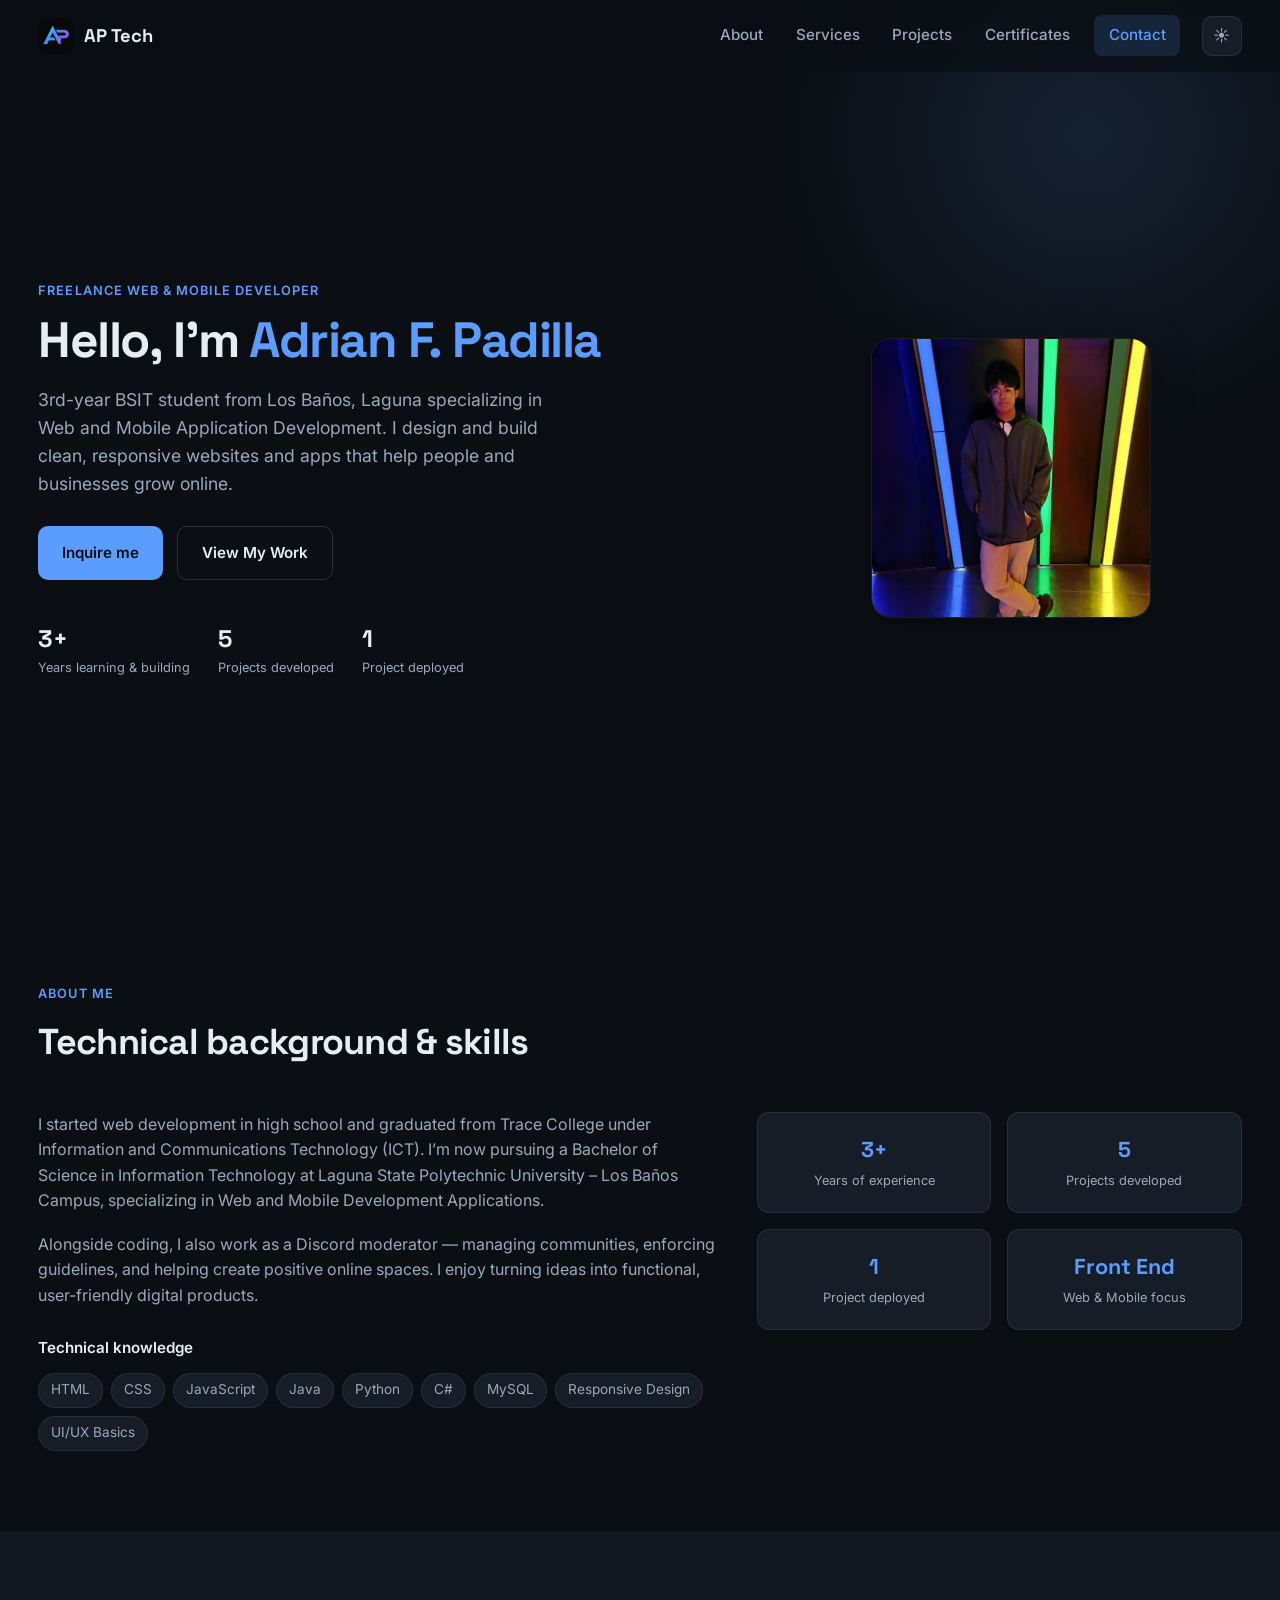
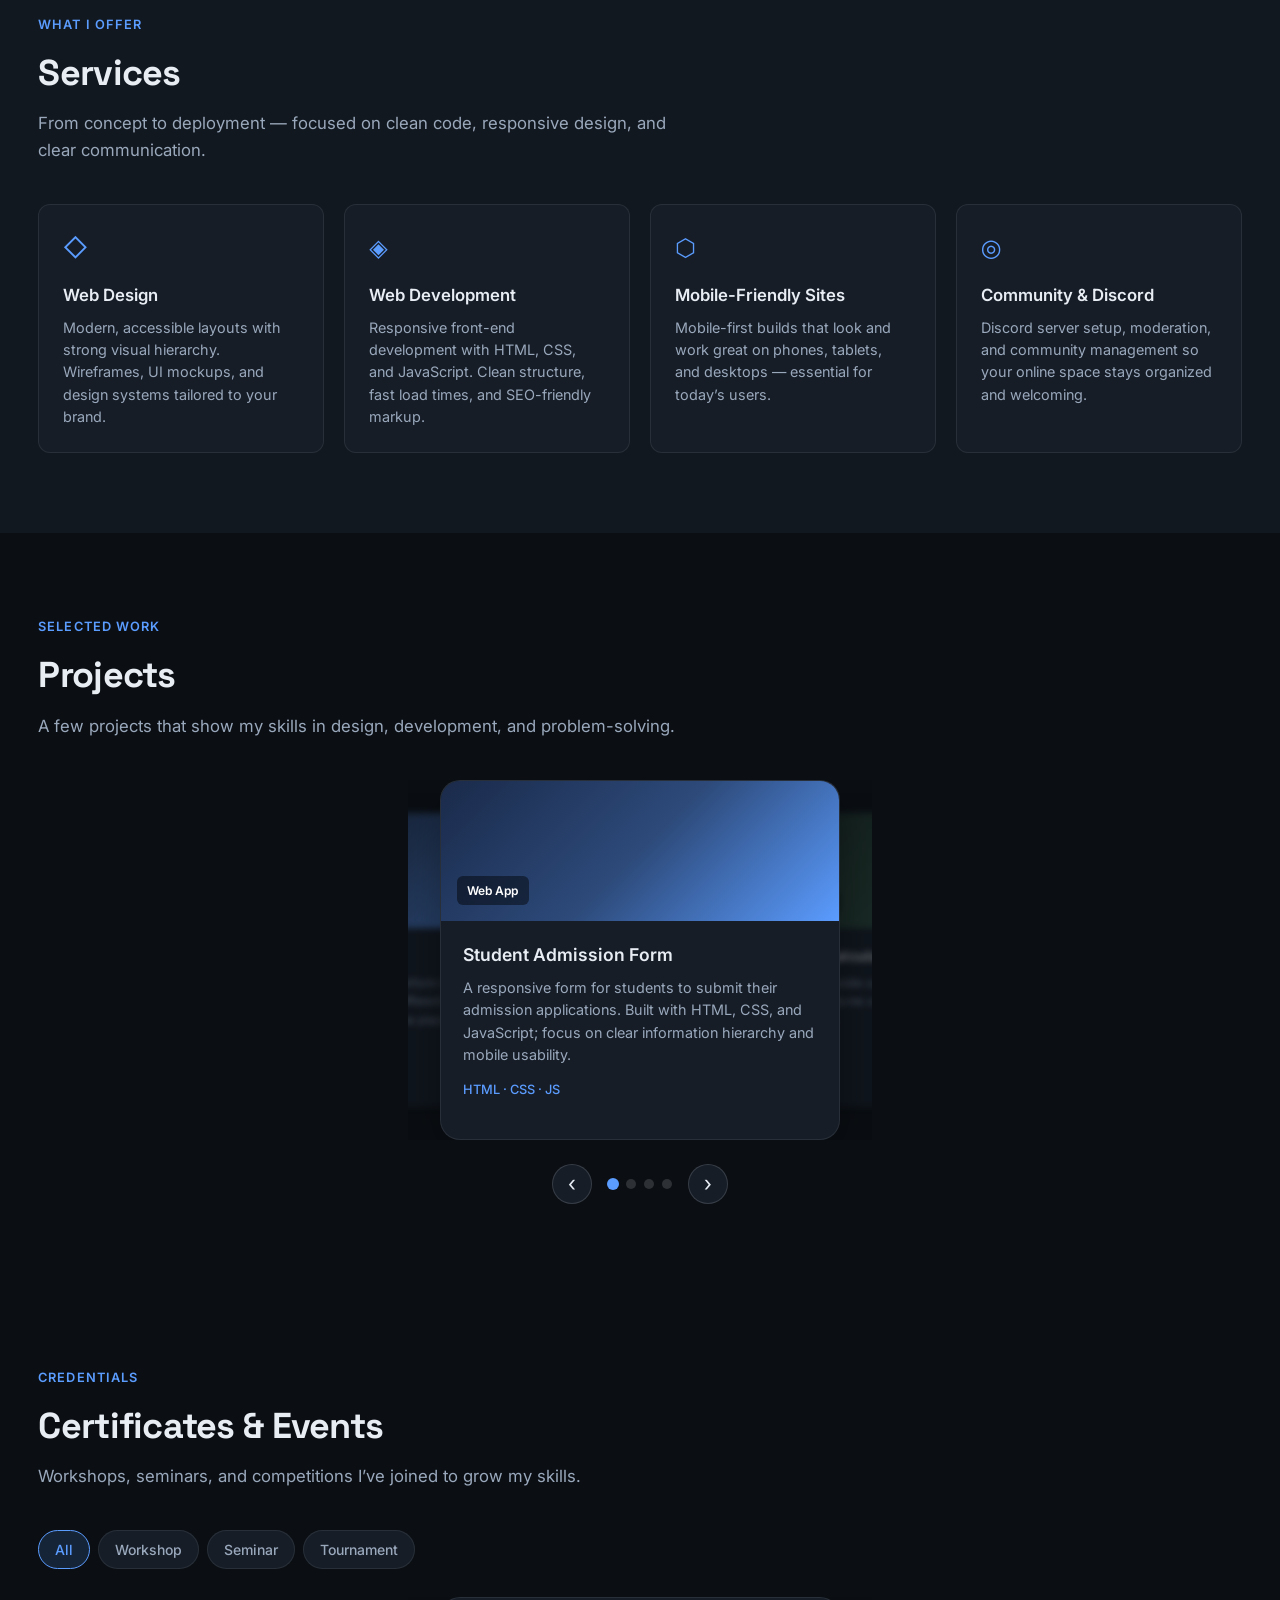
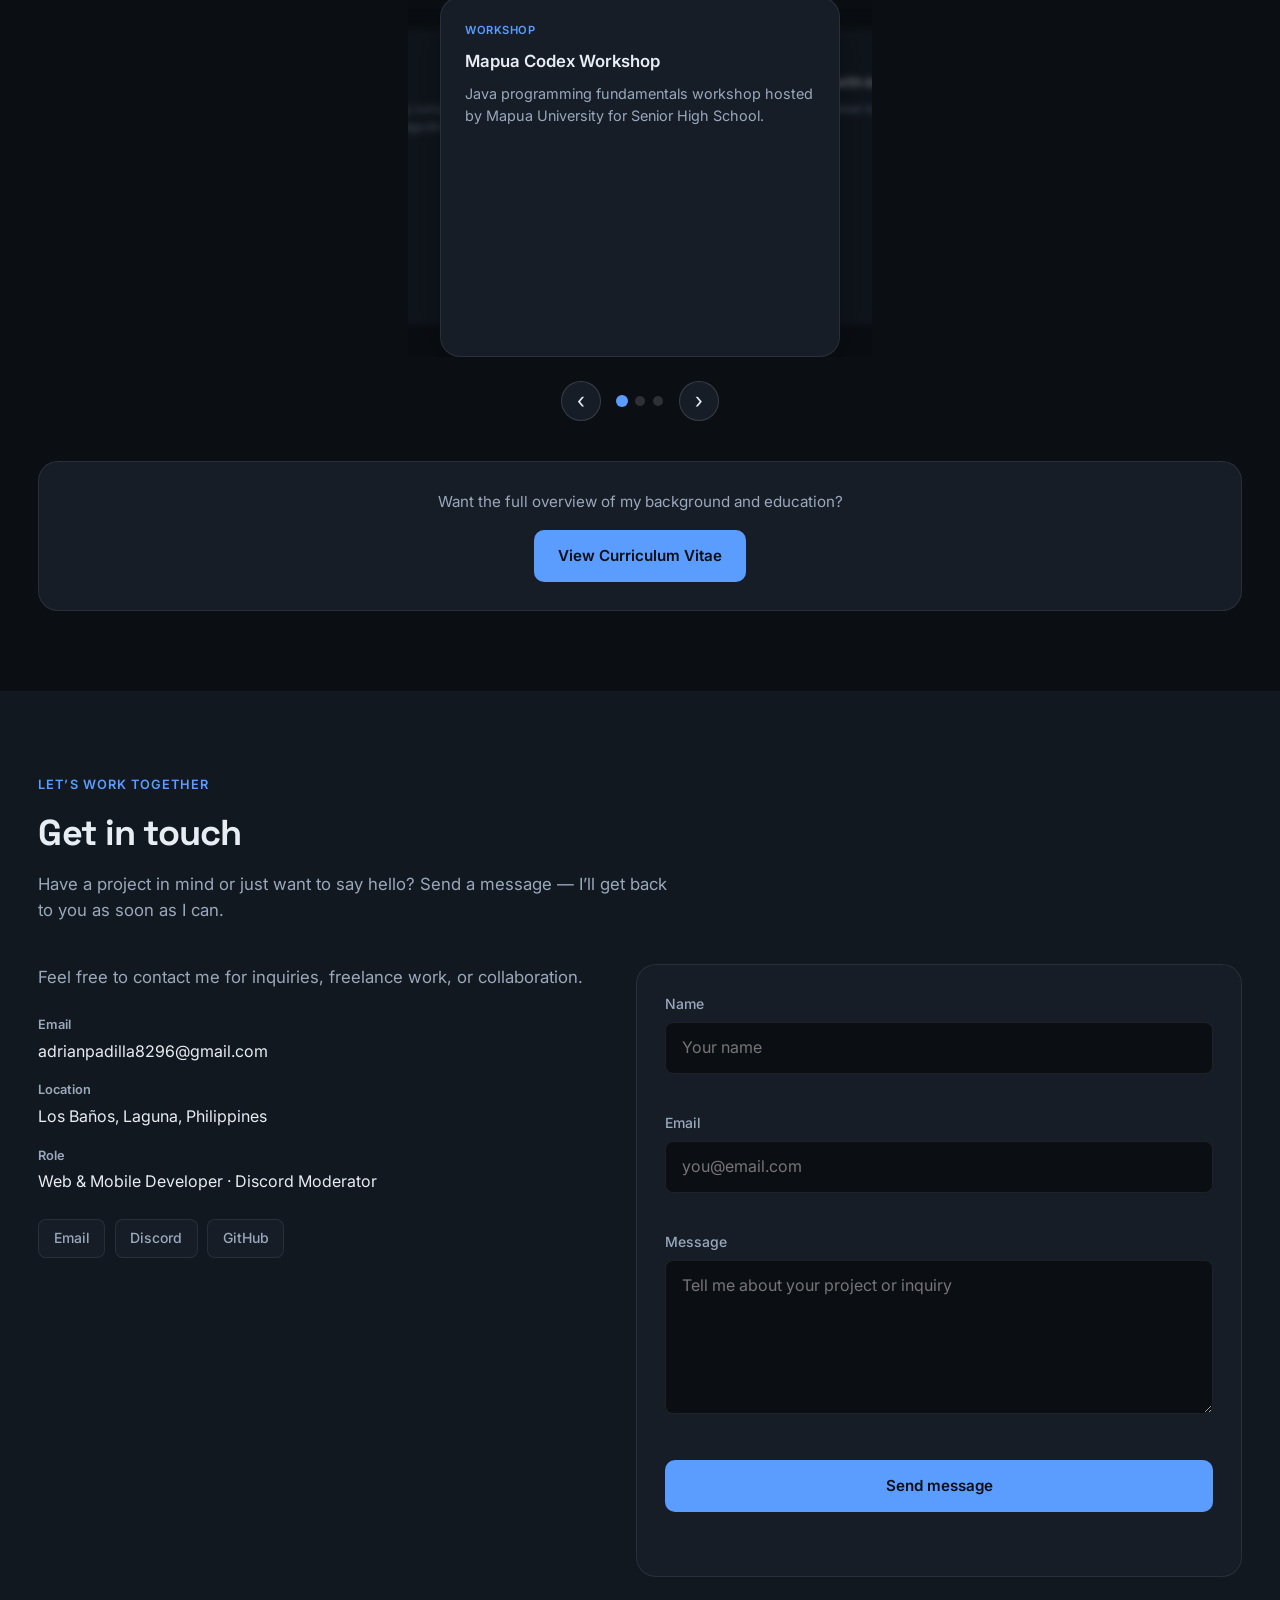
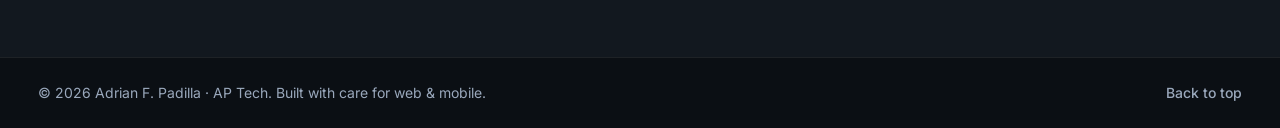
==== commit 0f1b63da: "Updated File" ====
--- a/index.html
+++ b/index.html
@@ -73,7 +73,6 @@
             <div class="avatar-placeholder">
               <img src="prof.jpg" alt="Adrian F. Padilla" class="avatar-photo">
             </div>
-            <div class="avatar-badge">Available for freelance</div>
           </div>
         </div>
       </div>
@@ -175,7 +174,6 @@
           <p class="section-desc">A few projects that show my skills in design, development, and problem-solving.</p>
         </div>
         <div class="carousel" id="projectsCarousel" data-carousel>
-          <button type="button" class="carousel-btn carousel-prev" aria-label="Previous project">‹</button>
           <div class="carousel-viewport">
             <div class="carousel-track">
               <article class="project-card carousel-slide is-active">
@@ -220,8 +218,11 @@
               </article>
             </div>
           </div>
-          <button type="button" class="carousel-btn carousel-next" aria-label="Next project">›</button>
-          <div class="carousel-dots" role="tablist" aria-label="Project slides"></div>
+          <div class="carousel-controls">
+            <button type="button" class="carousel-btn carousel-prev" aria-label="Previous project">‹</button>
+            <div class="carousel-dots" role="tablist" aria-label="Project slides"></div>
+            <button type="button" class="carousel-btn carousel-next" aria-label="Next project">›</button>
+          </div>
         </div>
       </div>
     </section>
@@ -240,16 +241,18 @@
           <button type="button" class="filter-btn" data-filter="tournament">Tournament</button>
         </div>
         <div class="carousel" id="certsCarousel" data-carousel>
-          <button type="button" class="carousel-btn carousel-prev" aria-label="Previous certificate">‹</button>
           <div class="carousel-viewport">
             <div class="carousel-track" id="workGrid"></div>
           </div>
-          <button type="button" class="carousel-btn carousel-next" aria-label="Next certificate">›</button>
-          <div class="carousel-dots" role="tablist" aria-label="Certificate slides"></div>
+          <div class="carousel-controls">
+            <button type="button" class="carousel-btn carousel-prev" aria-label="Previous certificate">‹</button>
+            <div class="carousel-dots" role="tablist" aria-label="Certificate slides"></div>
+            <button type="button" class="carousel-btn carousel-next" aria-label="Next certificate">›</button>
+          </div>
         </div>
         <div class="cv-cta">
           <p class="cv-cta-text">Want the full overview of my background and education?</p>
-          <a href="cv.html" class="btn btn-primary">View Curriculum Vitae</a>
+          <a href="Adrian-Padilla-CV.pdf" class="btn btn-primary" target="_blank" rel="noopener">View Curriculum Vitae</a>
         </div>
       </div>
     </section>
--- a/design.css
+++ b/design.css
@@ -103,8 +103,22 @@
 }
 
 .wrap {
-  width: min(1120px, 92%);
+  width: min(1280px, 94%);
   margin-inline: auto;
+}
+
+html.menu-open,
+body.menu-open {
+  overflow: hidden !important;
+  touch-action: none !important;
+  overscroll-behavior: none;
+}
+
+body.menu-open {
+  position: fixed;
+  width: 100%;
+  left: 0;
+  right: 0;
 }
 
 .section {
@@ -157,11 +171,18 @@
   left: 0;
   right: 0;
   height: var(--nav-h);
-  z-index: 100;
+  z-index: 250;
   background: var(--nav-bg);
   backdrop-filter: blur(14px);
   border-bottom: 1px solid transparent;
   transition: border-color var(--transition), background var(--transition);
+}
+
+/* Solid header when mobile menu is open so nothing shows through */
+body.menu-open .site-nav {
+  background: var(--bg);
+  backdrop-filter: none;
+  border-bottom-color: var(--border);
 }
 
 .site-nav.scrolled {
@@ -602,7 +623,7 @@
 
 .carousel-viewport {
   width: 100%;
-  max-width: 420px;
+  max-width: 480px;
   overflow: visible;
   perspective: 1000px;
   padding-inline: 0.5rem;
@@ -674,47 +695,45 @@
   z-index: 1;
 }
 
+.carousel-controls {
+  display: flex;
+  align-items: center;
+  justify-content: center;
+  gap: 1rem;
+  width: 100%;
+  margin-top: 0.25rem;
+}
+
 .carousel-btn {
-  position: absolute;
-  top: 40%;
-  transform: translateY(-50%);
-  z-index: 5;
-  width: 44px;
-  height: 44px;
+  position: static;
+  flex-shrink: 0;
+  width: 40px;
+  height: 40px;
   border-radius: 50%;
   border: 1px solid var(--border-strong);
   background: var(--bg-card);
   color: var(--text);
-  font-size: 1.5rem;
+  font-size: 1.35rem;
   line-height: 1;
   cursor: pointer;
   display: flex;
   align-items: center;
   justify-content: center;
-  box-shadow: var(--shadow);
-  transition: background var(--transition), border-color var(--transition), color var(--transition), opacity var(--transition);
+  box-shadow: none;
+  transition: background var(--transition), border-color var(--transition), color var(--transition);
 }
 
 .carousel-btn:hover {
   background: var(--accent);
   border-color: var(--accent);
   color: #fff;
-  opacity: 1;
 }
 
 [data-theme="dark"] .carousel-btn:hover {
   color: #0b0f14;
 }
 
-.carousel-prev {
-  left: 0;
-}
-
-.carousel-next {
-  right: 0;
-}
-
-/* CV download under credentials */
+/* CV under credentials */
 .cv-cta {
   margin-top: 2.5rem;
   text-align: center;
@@ -734,6 +753,7 @@
   display: flex;
   gap: 0.5rem;
   justify-content: center;
+  align-items: center;
   flex-wrap: wrap;
 }
 
@@ -1072,23 +1092,6 @@
   .contact-grid {
     grid-template-columns: 1fr;
   }
-
-  .carousel-prev {
-    left: 4px;
-  }
-
-  .carousel-next {
-    right: 4px;
-  }
-
-  .carousel-btn {
-    opacity: 0.55;
-  }
-
-  .carousel-btn:hover,
-  .carousel-btn:focus {
-    opacity: 1;
-  }
 }
 
 @media (max-width: 720px) {
@@ -1101,22 +1104,68 @@
     top: var(--nav-h);
     left: 0;
     right: 0;
-    background: var(--nav-bg-scrolled);
-    backdrop-filter: blur(12px);
+    bottom: 0;
+    /* Semi-transparent so page content shows behind */
+    background: rgba(11, 15, 20, 0.72);
+    backdrop-filter: blur(14px);
+    -webkit-backdrop-filter: blur(14px);
     flex-direction: column;
-    padding: 1rem;
-    gap: 0.25rem;
-    border-bottom: 1px solid var(--border);
+    justify-content: flex-start;
+    padding: 1.25rem 1rem 2rem;
+    gap: 0.5rem;
+    border-bottom: none;
     transform: translateY(-120%);
     opacity: 0;
     pointer-events: none;
     transition: transform 0.25s ease, opacity 0.25s ease;
+    overflow: hidden;
+    overscroll-behavior: none;
+    touch-action: none;
+    z-index: 200;
+  }
+
+  [data-theme="light"] .links {
+    background: rgba(244, 246, 250, 0.78);
   }
 
   .links.open {
     transform: translateY(0);
     opacity: 1;
     pointer-events: auto;
+  }
+
+  /* Solid link pills so labels stay readable over the blurred page */
+  .links .nav-link {
+    touch-action: manipulation;
+    width: 100%;
+    text-align: center;
+    padding: 0.95rem 1rem;
+    font-size: 1.05rem;
+    font-weight: 600;
+    color: var(--text);
+    background: var(--bg-card);
+    border: 1px solid var(--border-strong);
+    border-radius: 10px;
+    box-shadow: 0 4px 16px rgba(0, 0, 0, 0.25);
+  }
+
+  .links .nav-link:hover,
+  .links .nav-link.active {
+    color: var(--accent);
+    background: var(--bg-elevated);
+    border-color: var(--accent);
+  }
+
+  .links .nav-link.nav-cta {
+    margin-left: 0;
+    margin-top: 0.35rem;
+    background: var(--accent);
+    color: #0b0f14;
+    border-color: var(--accent);
+  }
+
+  [data-theme="light"] .links .nav-link.nav-cta {
+    color: #fff;
   }
 
   .nav-link {
@@ -1159,7 +1208,7 @@
 
   .carousel-viewport {
     max-width: 100%;
-    padding-inline: 2.5rem;
+    padding-inline: 0.5rem;
   }
 
   .carousel-track {
@@ -1167,31 +1216,10 @@
     min-height: 380px;
   }
 
-  /* Arrows: semi-transparent so card text stays readable */
   .carousel-btn {
     width: 36px;
     height: 36px;
     font-size: 1.25rem;
-    opacity: 0.45;
-    background: rgba(22, 29, 39, 0.55);
-    backdrop-filter: blur(6px);
-  }
-
-  [data-theme="light"] .carousel-btn {
-    background: rgba(255, 255, 255, 0.65);
-  }
-
-  .carousel-btn:hover,
-  .carousel-btn:focus {
-    opacity: 0.95;
-  }
-
-  .carousel-prev {
-    left: 2px;
-  }
-
-  .carousel-next {
-    right: 2px;
   }
 
   .links {
